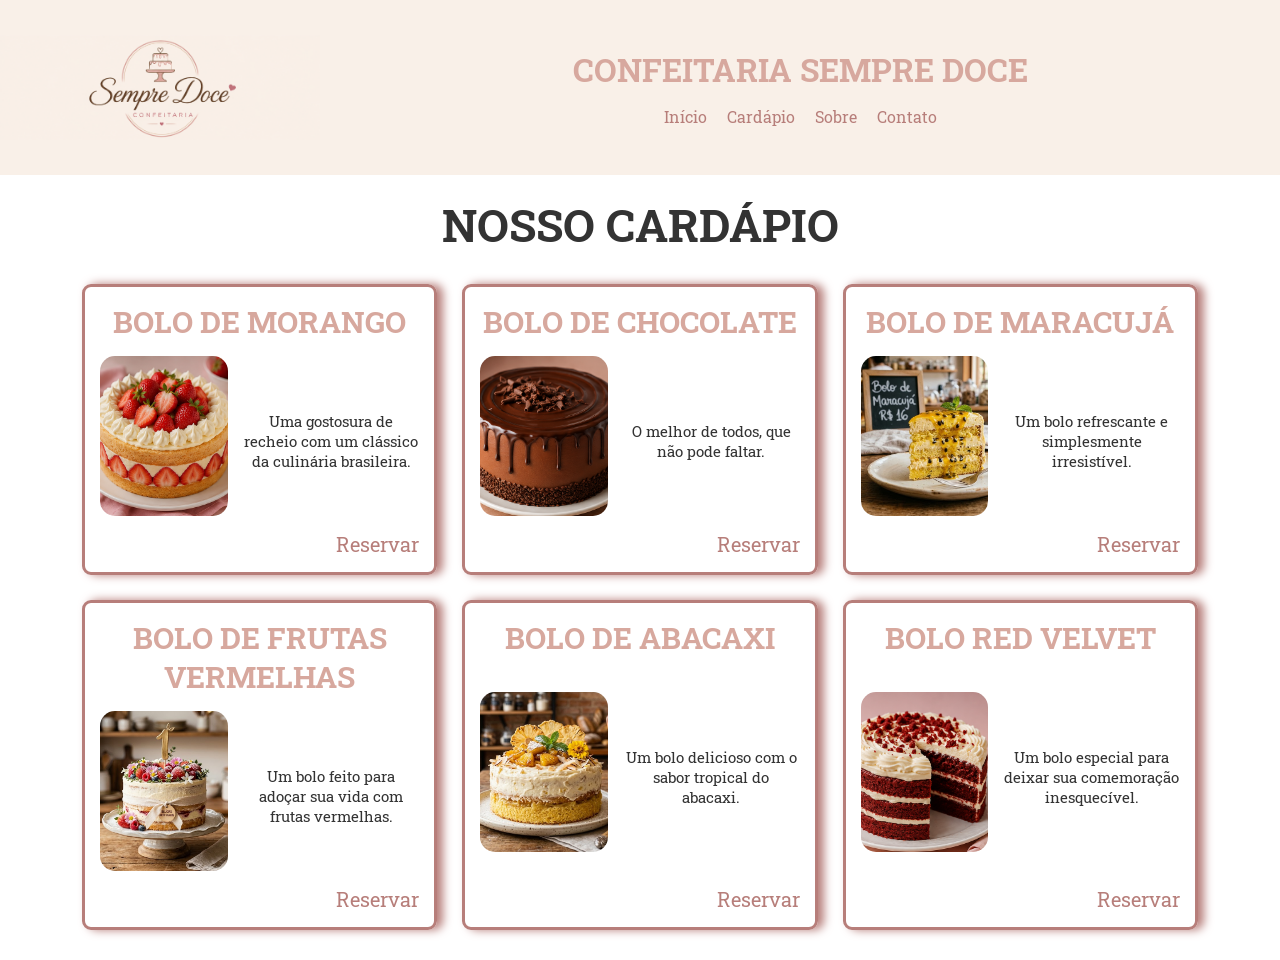
==== pages/cardapio.html @ db81eb1d "." ====
<!DOCTYPE html>
<html lang="pt-BR">

<head>
    <meta charset="UTF-8">
    <meta name="viewport" content="width=device-width, initial-scale=1.0">
    <title>Cardápio | Confeitaria Sempre Doce</title>
    <link rel="preconnect" href="https://fonts.googleapis.com">
    <link rel="preconnect" href="https://fonts.gstatic.com" crossorigin>
    <link href="https://fonts.googleapis.com/css2?family=Roboto+Slab:wght@100..900&display=swap" rel="stylesheet">
    <link rel="stylesheet" href="../css/index.css">
    <link rel="stylesheet" href="../css/cardapio.css">
</head>

<body>
    <header>
        <div class="div-logo">
            <img class="logotipo" src="../IMG/logo_sempre_doce.png" alt="Logo da Confeitaria Sempre Doce">
        </div>
        <div class="div-menu">
            <h1>CONFEITARIA SEMPRE DOCE</h1>
            <nav aria-label="Navegação principal">
                <ul class="menu">
                    <li><a href="../index.html">Início</a></li>
                    <li><a href="cardapio.html">Cardápio</a></li>
                    <li><a href="sobre.html">Sobre</a></li>
                    <li><a href="contato.html">Contato</a></li>
                </ul>
            </nav>
        </div>
    </header>

    
        <section class="sobre">
            <h2>NOSSO CARDÁPIO</h2>
            <div class="menu-cardapio-itens">
                <article class="menu-cardapio-item">
                    <h3>BOLO DE MORANGO</h3>
                    <div class="div-mae">
                        <img class="img-cardapio" src="../IMG/bolo_morango.png" alt="Bolo de morango">
                        <p>Uma gostosura de recheio com um clássico da culinária brasileira.</p>
                    </div>
                    <div class="reserva"><a href="" onclick="abrir()">Reservar</a></div>
                </article>

                <article class="menu-cardapio-item">
                    <h3>BOLO DE CHOCOLATE</h3>
                    <div class="div-mae">
                        <img class="img-cardapio" src="../IMG/bolo_chocolate.png" alt="Bolo de chocolate">
                        <p>O melhor de todos, que não pode faltar.</p>
                    </div>
                    <div class="reserva"><a href="" onclick="abrir()">Reservar</a></div>
                </article>

                <article class="menu-cardapio-item">
                    <h3>BOLO DE MARACUJÁ</h3>
                    <div class="div-mae">
                        <img class="img-bologm" src="../IMG/bolo_abacaxi.jpg" alt="Bolo de maracujá">
                        <p>Um bolo refrescante e simplesmente irresistível.</p>
                    </div>
                    <div class="reserva"><a href="" onclick="abrir()">Reservar</a></div>
                </article>

                <article class="menu-cardapio-item">
                    <h3>BOLO DE FRUTAS VERMELHAS</h3>
                    <div class="div-mae">
                        <img class="img-bologm" src="../IMG/bolo_frutas_vermelhas.jpg" alt="Bolo de frutas vermelhas">
                        <p>Um bolo feito para adoçar sua vida com frutas vermelhas.</p>
                    </div>
                    <div class="reserva"><a href="" onclick="abrir()">Reservar</a></div>
                </article>

                <article class="menu-cardapio-item">
                    <h3>BOLO DE ABACAXI</h3>
                    <div class="div-mae">
                        <img class="img-bologm" src="../IMG/bolo_maracuja.jpg" alt="Bolo de abacaxi">
                        <p>Um bolo delicioso com o sabor tropical do abacaxi.</p>
                    </div>
                    <div class="reserva"><a href="">Reservar</a></div>
                </article>

                <article class="menu-cardapio-item">
                    <h3>BOLO RED VELVET</h3>
                    <div class="div-mae">
                        <img class="img-bologm" src="../IMG/bolo_red_velvet.png" alt="Bolo red velvet">
                        <p>Um bolo especial para deixar sua comemoração inesquecível.</p>
                    </div>
                    <div class="reserva">
                        <a href="" onclick="abrir()">Reservar</a>
                    </div>
                </article>
            </div>
        </section>

   



    <div id="fade" class = "hide"></div>
    <div id="modal" class = "hide">
        <div>
            <h2>REALIZAR RESERVA</h2>
            <img src = "" alt="Reserva">
        </div>

        <div>
            <a href="">Fechar</a>
        </div>
           
</body>
<script src="../js/cardapio.js"></script>

</html>
---- css/index.css ----
* {
    margin: 0;
    padding: 0;
    box-sizing: border-box;
    font-family: "Roboto Slab", serif;
}

body {
    color: #333;
    background-color: #fff;
}

header {
    display: flex;
    align-items: center;
    min-height: 175px;
    background-color: #F9F0E8;
}

.div-logo {
    width: 25%;
    height: 175px;
}

.logotipo {
    display: block;
    width: 100%;
    height: 100%;
    object-fit: contain;
}

.div-menu {
    display: flex;
    flex-direction: column;
    justify-content: center;
    align-items: center;
    gap: 15px;
    width: 75%;
}

ul {
    display: flex;
    justify-content: center;
    gap: 20px;
    list-style: none;
}

h1 {
    color: #D7A89E;
    text-align: center;
}

h2 {
    margin-bottom: 10px;
    font-size: 45px;
}

h3 {
    margin-bottom: 8px;
    color: #D7A89E;
    font-size: 30px;
}

a {
    color: #B77E7A;
    text-decoration: none;
}

a:hover {
    text-decoration: underline;
}

p {
    margin-top: 10px;
    font-size: 20px;
}

.img-bolo {
    display: block;
    width: 100%;
    height: 400px;
    object-fit: cover;
}

.sobre {
    margin: 20px auto;
    padding: 0 20px;
    text-align: center;
}

.menu-cardapio-itens {
    display: grid;
    grid-template-columns: repeat(3, minmax(0, 1fr));
    gap: 25px;
    width: 90%;
    margin: 30px auto;
}

.menu-cardapio-item {
    width: 100%;
    padding: 15px;
    border: 3px solid #B77E7A;
    border-radius: 9px;
    box-shadow: 6px 0 10px #B77E7A;
}

.menu-cardapio-item img {
    display: block;
    width: 100%;
    height: 220px;
    object-fit: cover;
    border-radius: 6px;
}

.menu-cardapio-item p {
    font-size: 20px;
}

footer {
    display: flex;
    justify-content: center;
    align-items: center;
    min-height: 100px;
    margin-top: 30px;
    background-color: #F9F0E8;
}

@media (max-width: 768px) {
    header {
        flex-direction: column;
        height: auto;
        padding: 15px 0;
    }

    .div-logo,
    .div-menu {
        width: 100%;
        height: auto;
    }

    .div-logo {
        height: 120px;
    }

    ul {
        flex-wrap: wrap;
    }

    .img-bolo {
        height: 250px;
    }

    h2 {
        font-size: 35px;
    }

    h1 {
        max-width: 95%;
        font-size: 28px;
    }

    .menu-cardapio-itens {
        grid-template-columns: 1fr;
        width: 90%;
    }
}
---- css/cardapio.css ----
.menu-cardapio-itens {
    grid-template-columns: repeat(3, minmax(0, 1fr));
    align-items: stretch;
}

.menu-cardapio-item {
    display: flex;
    flex-direction: column;
    min-height: 100%;
}

.menu-cardapio-item h3 {
    margin-bottom: 15px;
    text-align: center;
}

.div-mae {
    display: flex;
    flex: 1;
    align-items: center;
    gap: 15px;
}


.menu-cardapio-item .img-cardapio,
.menu-cardapio-item .img-bologm {
    flex: 0 0 40%;
    width: 40%;
    height: 160px;
    object-fit: cover;
    border-radius: 15px;
    display: block;
}

.div-mae p {
    font-size: 15px;
}

.reserva {
    margin-top: 15px;
    text-align: right;
}

.reserva a {
    color: #B77E7A;
    font-size: 20px;
}

@media (max-width: 900px) {
    .menu-cardapio-itens {
        grid-template-columns: repeat(2, minmax(0, 1fr));
    }
}

@media (max-width: 600px) {
    .menu-cardapio-itens {
        grid-template-columns: 1fr;
    }

    .div-mae {
        flex-direction: column;
        align-items: stretch;
    }

    .menu-cardapio-item .img-cardapio,
    .menu-cardapio-item .img-bologm {
        width: 100%;
        flex-basis: auto;
    }
}
.hide {
    display: none;
}

.fade {
    position: fixed;
    top: 0;
    left: 0;
    background-color: rgba(0, 0, 0, 0.5);
    z-index: 1;
}

.modal{
    position: fixed;
    top: 50%;
    left: 50%;
    transform: translate(-50%, -50%);
    background-color: #fff;
    padding: 20px;
    border-radius: 8px;
    width:300px
    z-index: 2;
}
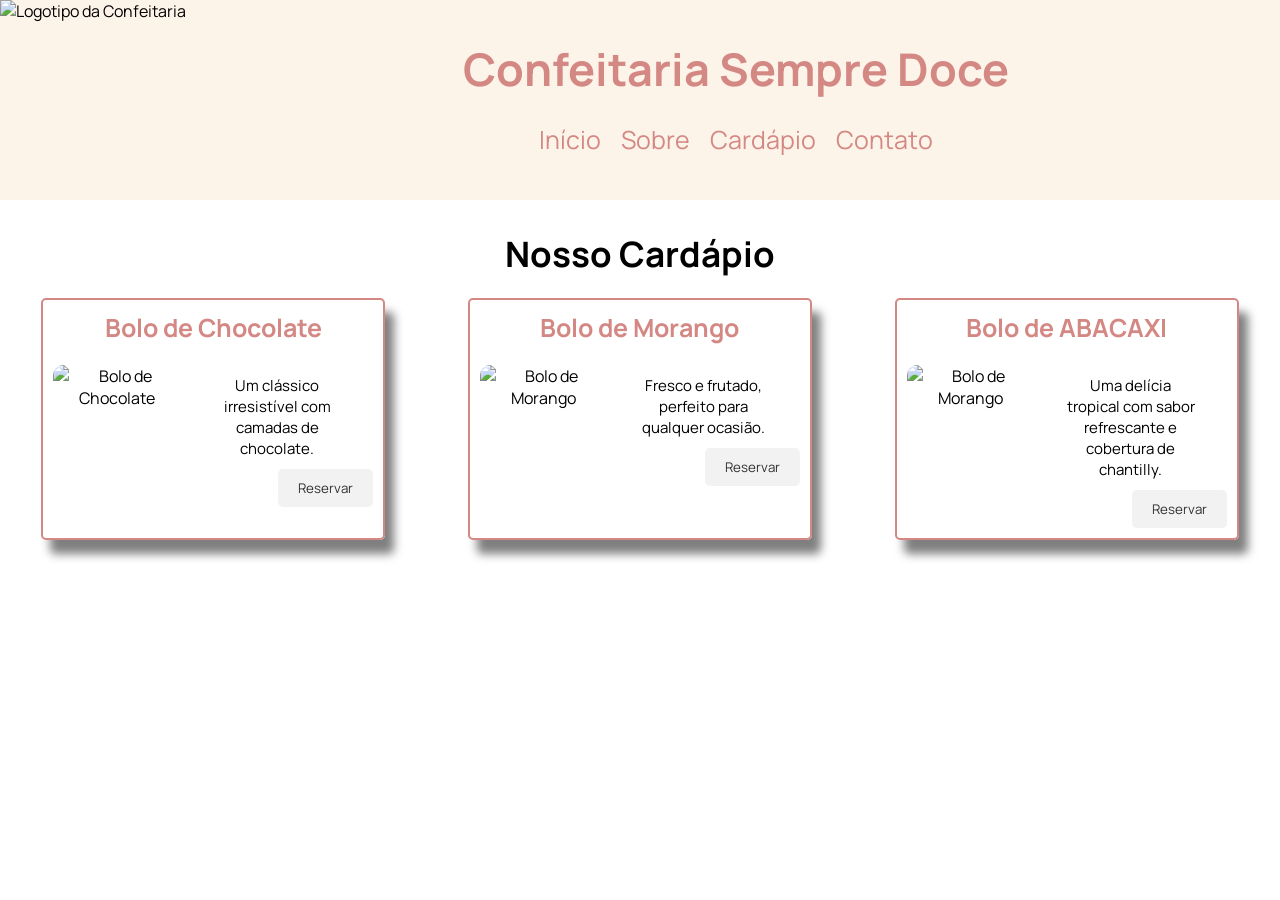
==== commit f1103330: "." ====
--- a/pages/cardapio.html
+++ b/pages/cardapio.html
@@ -4,110 +4,131 @@
 <head>
     <meta charset="UTF-8">
     <meta name="viewport" content="width=device-width, initial-scale=1.0">
-    <title>Cardápio | Confeitaria Sempre Doce</title>
+    <title>Cardápio</title>
+
+    <link rel="stylesheet" href="../css/index.css">
+    <link rel="stylesheet" href="../css/cardapio.css">
+
     <link rel="preconnect" href="https://fonts.googleapis.com">
     <link rel="preconnect" href="https://fonts.gstatic.com" crossorigin>
-    <link href="https://fonts.googleapis.com/css2?family=Roboto+Slab:wght@100..900&display=swap" rel="stylesheet">
-    <link rel="stylesheet" href="../css/index.css">
-    <link rel="stylesheet" href="../css/cardapio.css">
+    <link href="https://fonts.googleapis.com/css2?family=Manrope:wght@200..800&display=swap" rel="stylesheet">
 </head>
 
 <body>
     <header>
         <div class="div-logo">
-            <img class="logotipo" src="../IMG/logo_sempre_doce.png" alt="Logo da Confeitaria Sempre Doce">
+            <img class="logotipo" src="../img/logo.png" alt="Logotipo da Confeitaria">
         </div>
+
         <div class="div-menu">
-            <h1>CONFEITARIA SEMPRE DOCE</h1>
-            <nav aria-label="Navegação principal">
-                <ul class="menu">
-                    <li><a href="../index.html">Início</a></li>
-                    <li><a href="cardapio.html">Cardápio</a></li>
-                    <li><a href="sobre.html">Sobre</a></li>
-                    <li><a href="contato.html">Contato</a></li>
+            <h1>
+                Confeitaria Sempre Doce
+            </h1>
+
+            <br />
+
+            <nav>
+                <ul>
+                    <li>
+                        <a href="../index.html">Início</a>
+                    </li>
+                    <li>
+                        <a href="../pages/sobre.html">Sobre</a>
+                    </li>
+                    <li>
+                        <a href="../pages/cardapio.html">Cardápio</a>
+                    </li>
+                    <li>
+                        <a href="../pages/contato.html">Contato</a>
+                    </li>
                 </ul>
             </nav>
         </div>
     </header>
 
-    
-        <section class="sobre">
-            <h2>NOSSO CARDÁPIO</h2>
-            <div class="menu-cardapio-itens">
-                <article class="menu-cardapio-item">
-                    <h3>BOLO DE MORANGO</h3>
-                    <div class="div-mae">
-                        <img class="img-cardapio" src="../IMG/bolo_morango.png" alt="Bolo de morango">
-                        <p>Uma gostosura de recheio com um clássico da culinária brasileira.</p>
-                    </div>
-                    <div class="reserva"><a href="" onclick="abrir()">Reservar</a></div>
-                </article>
+    <section class="sobre">
+        <h2>Nosso Cardápio</h2>
 
-                <article class="menu-cardapio-item">
-                    <h3>BOLO DE CHOCOLATE</h3>
-                    <div class="div-mae">
-                        <img class="img-cardapio" src="../IMG/bolo_chocolate.png" alt="Bolo de chocolate">
-                        <p>O melhor de todos, que não pode faltar.</p>
-                    </div>
-                    <div class="reserva"><a href="" onclick="abrir()">Reservar</a></div>
-                </article>
+        <div class="menu-cardapio-itens">
 
-                <article class="menu-cardapio-item">
-                    <h3>BOLO DE MARACUJÁ</h3>
-                    <div class="div-mae">
-                        <img class="img-bologm" src="../IMG/bolo_abacaxi.jpg" alt="Bolo de maracujá">
-                        <p>Um bolo refrescante e simplesmente irresistível.</p>
-                    </div>
-                    <div class="reserva"><a href="" onclick="abrir()">Reservar</a></div>
-                </article>
+            <div class="menu-cardapio-item">
+                <h3>Bolo de Chocolate</h3>
 
-                <article class="menu-cardapio-item">
-                    <h3>BOLO DE FRUTAS VERMELHAS</h3>
-                    <div class="div-mae">
-                        <img class="img-bologm" src="../IMG/bolo_frutas_vermelhas.jpg" alt="Bolo de frutas vermelhas">
-                        <p>Um bolo feito para adoçar sua vida com frutas vermelhas.</p>
-                    </div>
-                    <div class="reserva"><a href="" onclick="abrir()">Reservar</a></div>
-                </article>
+                <div class="div-card">
+                    <img class="img-cardapio" src="../img/bolo1.png" alt="Bolo de Chocolate">
+                    
+                    <p class="descricao">
+                        Um clássico irresistível
+                        com camadas de chocolate.
+                    </p>
+                </div>
 
-                <article class="menu-cardapio-item">
-                    <h3>BOLO DE ABACAXI</h3>
-                    <div class="div-mae">
-                        <img class="img-bologm" src="../IMG/bolo_maracuja.jpg" alt="Bolo de abacaxi">
-                        <p>Um bolo delicioso com o sabor tropical do abacaxi.</p>
-                    </div>
-                    <div class="reserva"><a href="">Reservar</a></div>
-                </article>
+                <div class="reservar">
+                    <button class="button-reserva" onclick="abrir()">
+                        Reservar
+                    </button>
+                </div>
 
-                <article class="menu-cardapio-item">
-                    <h3>BOLO RED VELVET</h3>
-                    <div class="div-mae">
-                        <img class="img-bologm" src="../IMG/bolo_red_velvet.png" alt="Bolo red velvet">
-                        <p>Um bolo especial para deixar sua comemoração inesquecível.</p>
-                    </div>
-                    <div class="reserva">
-                        <a href="" onclick="abrir()">Reservar</a>
-                    </div>
-                </article>
             </div>
-        </section>
 
-   
+            <div class="menu-cardapio-item">
+                <h3>Bolo de Morango</h3>
 
+                <div class="div-card">
+                    <img class="img-cardapio" src="../img/bolo2.png" alt="Bolo de Morango">
+                    
+                    <p class="descricao">
+                        Fresco e frutado, perfeito
+                        para qualquer ocasião.
+                    </p>
+                </div>
 
+                <div class="reservar">
+                    <button class="button-reserva" onclick="abrir()">
+                        Reservar
+                    </button>
+                </div>
+            </div>
 
-    <div id="fade" class = "hide"></div>
-    <div id="modal" class = "hide">
+            <div class="menu-cardapio-item">
+                <h3>Bolo de ABACAXI</h3>
+
+                <div class="div-card">
+                    <img class="img-cardapio" src="../img/bolo3.png" alt="Bolo de Morango">
+                    
+                    <p class="descricao">
+                        Uma delícia tropical com sabor refrescante
+                        e cobertura de chantilly.
+                    </p>
+                </div>
+
+                <div class="reservar">
+                    <button class="button-reserva" onclick="abrir()">
+                        Reservar
+                    </button>
+                    
+                </div>
+            </div>
+
+        </div>
+    </section>
+
+    <div id="fade" class="hide"></div>
+
+    <div id="modal" class="hide">
+    <div class="centralizado">
         <div>
-            <h2>REALIZAR RESERVA</h2>
-            <img src = "" alt="Reserva">
+            <h2>Realizar Reserva</h2>
+            <img src="../IMG/pix qr.png" alt="QR Code para pagamento via Pix">
+        </div>
+    </div>
+        
+        <div class="fechar">
+            <a href="" onclick="fechar()">Fechar</a>
         </div>
 
-        <div>
-            <a href="">Fechar</a>
-        </div>
-           
+    </div>
+
 </body>
 <script src="../js/cardapio.js"></script>
-
-</html>
+</html>
--- a/css/index.css
+++ b/css/index.css
@@ -1,115 +1,95 @@
 * {
     margin: 0;
     padding: 0;
-    box-sizing: border-box;
-    font-family: "Roboto Slab", serif;
-}
-
-body {
-    color: #333;
-    background-color: #fff;
+    font-family: "Manrope", sans-serif;
 }
 
 header {
+    height: 200px;
     display: flex;
-    align-items: center;
-    min-height: 175px;
-    background-color: #F9F0E8;
+    background-color: #FDF4E9;
 }
 
 .div-logo {
-    width: 25%;
-    height: 175px;
+    width: 15%;
+    height: 194px;
+}
+
+.div-menu {
+    width: 85%;
+    height: 194px;
+    display: flex;
+    flex-direction: column;
+    align-items: center;
+    justify-content: center;
 }
 
 .logotipo {
-    display: block;
-    width: 100%;
-    height: 100%;
-    object-fit: contain;
-}
-
-.div-menu {
-    display: flex;
-    flex-direction: column;
-    justify-content: center;
-    align-items: center;
-    gap: 15px;
-    width: 75%;
+    height: 190px;
 }
 
 ul {
     display: flex;
+    gap: 20px;
     justify-content: center;
-    gap: 20px;
-    list-style: none;
+    list-style-type: none;
 }
 
 h1 {
-    color: #D7A89E;
-    text-align: center;
-}
-
-h2 {
-    margin-bottom: 10px;
+    color: #D48884;
     font-size: 45px;
 }
 
-h3 {
-    margin-bottom: 8px;
-    color: #D7A89E;
-    font-size: 30px;
-}
-
 a {
-    color: #B77E7A;
     text-decoration: none;
+    color: #D48884;
+    font-size: 25px;
 }
 
 a:hover {
+    cursor: pointer;
     text-decoration: underline;
 }
 
-p {
-    margin-top: 10px;
-    font-size: 20px;
-}
-
 .img-bolo {
-    display: block;
     width: 100%;
-    height: 400px;
+    height: 350px;
     object-fit: cover;
 }
 
 .sobre {
-    margin: 20px auto;
-    padding: 0 20px;
     text-align: center;
+    margin-top: 10px;
+}
+
+h2 {
+    font-size: 35px;
+    margin-top: 30px;
+}
+
+p {
+    font-size: 25px;
+    margin-top: 10px;
 }
 
 .menu-cardapio-itens {
-    display: grid;
-    grid-template-columns: repeat(3, minmax(0, 1fr));
-    gap: 25px;
-    width: 90%;
-    margin: 30px auto;
+    display: flex;
+    justify-content: space-around;
+    margin-top: 20px;
 }
 
 .menu-cardapio-item {
-    width: 100%;
-    padding: 15px;
-    border: 3px solid #B77E7A;
-    border-radius: 9px;
-    box-shadow: 6px 0 10px #B77E7A;
+    border: 2px solid #D48884;
+    border-radius: 5px;
+    width: 25%;
+    box-shadow: 9px 14px 10px rgba(0, 0, 0, 0.5);
+    padding: 10px;
 }
 
-.menu-cardapio-item img {
-    display: block;
-    width: 100%;
-    height: 220px;
-    object-fit: cover;
-    border-radius: 6px;
+h3 {
+    font-size: 25px;
+    color: #D48884;
+    font-weight: bold;
 }
 
 .menu-cardapio-item p {
@@ -117,50 +97,11 @@
 }
 
 footer {
+    background-color: #D48884;
+    height: 50px;
+    margin-top: 20px;
+    font-size: 20px;
     display: flex;
     justify-content: center;
     align-items: center;
-    min-height: 100px;
-    margin-top: 30px;
-    background-color: #F9F0E8;
-}
-
-@media (max-width: 768px) {
-    header {
-        flex-direction: column;
-        height: auto;
-        padding: 15px 0;
-    }
-
-    .div-logo,
-    .div-menu {
-        width: 100%;
-        height: auto;
-    }
-
-    .div-logo {
-        height: 120px;
-    }
-
-    ul {
-        flex-wrap: wrap;
-    }
-
-    .img-bolo {
-        height: 250px;
-    }
-
-    h2 {
-        font-size: 35px;
-    }
-
-    h1 {
-        max-width: 95%;
-        font-size: 28px;
-    }
-
-    .menu-cardapio-itens {
-        grid-template-columns: 1fr;
-        width: 90%;
-    }
-}
+}
--- a/css/cardapio.css
+++ b/css/cardapio.css
@@ -1,73 +1,34 @@
-.menu-cardapio-itens {
-    grid-template-columns: repeat(3, minmax(0, 1fr));
-    align-items: stretch;
+.img-cardapio {
+    width: 40%;
+    border-radius: 10px;
 }
 
-.menu-cardapio-item {
+.div-card {
     display: flex;
-    flex-direction: column;
-    min-height: 100%;
+    gap: 10%;
+    padding-bottom: 10px;
+}
+
+.div-card p {
+    font-size: 15px;
+    text-align: center;
+    width: 40%;
 }
 
 .menu-cardapio-item h3 {
-    margin-bottom: 15px;
-    text-align: center;
+    margin-bottom: 20px;
 }
 
-.div-mae {
-    display: flex;
-    flex: 1;
-    align-items: center;
-    gap: 15px;
+.reservar {
+    text-align: right;        
 }
 
-
-.menu-cardapio-item .img-cardapio,
-.menu-cardapio-item .img-bologm {
-    flex: 0 0 40%;
-    width: 40%;
-    height: 160px;
-    object-fit: cover;
-    border-radius: 15px;
-    display: block;
+.reservar a {
+    font-size: 15px;
+    color: blue;
+    margin-right: 10px;
 }
 
-.div-mae p {
-    font-size: 15px;
-}
-
-.reserva {
-    margin-top: 15px;
-    text-align: right;
-}
-
-.reserva a {
-    color: #B77E7A;
-    font-size: 20px;
-}
-
-@media (max-width: 900px) {
-    .menu-cardapio-itens {
-        grid-template-columns: repeat(2, minmax(0, 1fr));
-    }
-}
-
-@media (max-width: 600px) {
-    .menu-cardapio-itens {
-        grid-template-columns: 1fr;
-    }
-
-    .div-mae {
-        flex-direction: column;
-        align-items: stretch;
-    }
-
-    .menu-cardapio-item .img-cardapio,
-    .menu-cardapio-item .img-bologm {
-        width: 100%;
-        flex-basis: auto;
-    }
-}
 .hide {
     display: none;
 }
@@ -76,18 +37,43 @@
     position: fixed;
     top: 0;
     left: 0;
-    background-color: rgba(0, 0, 0, 0.5);
+    width: 100%;
+    height: 100%;
+    background-color: rgba(0,0,0, 0.5);
     z-index: 1;
 }
 
-.modal{
+.modal {
     position: fixed;
     top: 50%;
     left: 50%;
     transform: translate(-50%, -50%);
-    background-color: #fff;
-    padding: 20px;
-    border-radius: 8px;
-    width:300px
+    background-color: white;
+    border-radius: 10px;
+    width: 300px;
+    padding: 35px;
     z-index: 2;
 }
+.fechar {
+    text-align: right;
+}
+
+.button-reserva {
+    background-color: #f2f2f2;
+    color: #333;
+    border: none;
+    padding: 10px 20px;
+    border-radius: 5px;
+    cursor: pointer;
+  
+}
+
+
+.button-reserva :hover {
+    background-color: #e6e6e6;
+    text-decoration: underline;
+}
+
+.centralizado {
+    text-align: center;
+}
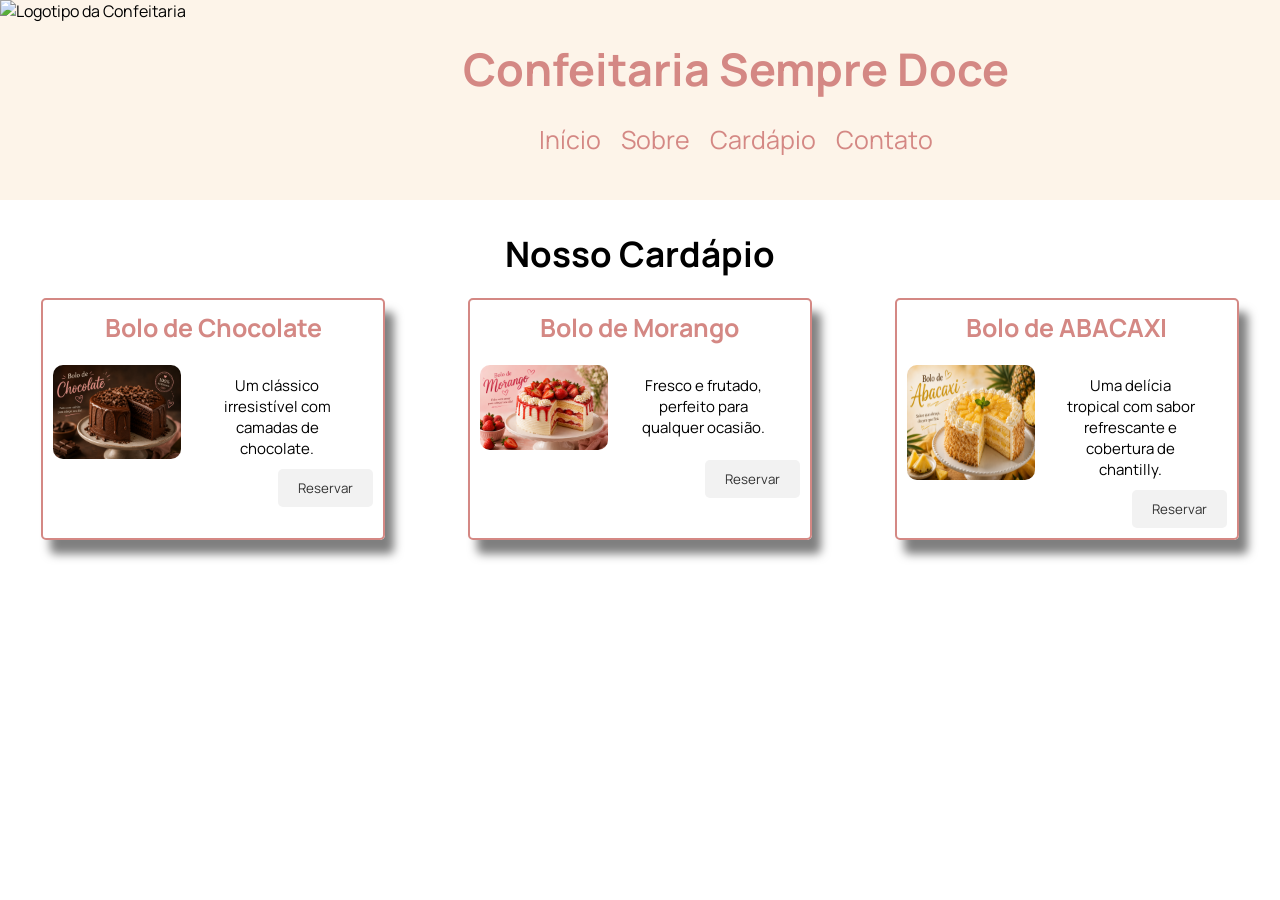
==== commit b9d97f56: "." ====
--- a/pages/cardapio.html
+++ b/pages/cardapio.html
@@ -55,7 +55,7 @@
                 <h3>Bolo de Chocolate</h3>
 
                 <div class="div-card">
-                    <img class="img-cardapio" src="../img/bolo1.png" alt="Bolo de Chocolate">
+                    <img class="img-cardapio" src="../IMG/bolo1.png" alt="Bolo de Chocolate">
                     
                     <p class="descricao">
                         Um clássico irresistível
@@ -75,7 +75,7 @@
                 <h3>Bolo de Morango</h3>
 
                 <div class="div-card">
-                    <img class="img-cardapio" src="../img/bolo2.png" alt="Bolo de Morango">
+                    <img class="img-cardapio" src="../IMG/bolo2.png" alt="Bolo de Morango">
                     
                     <p class="descricao">
                         Fresco e frutado, perfeito
@@ -94,7 +94,7 @@
                 <h3>Bolo de ABACAXI</h3>
 
                 <div class="div-card">
-                    <img class="img-cardapio" src="../img/bolo3.png" alt="Bolo de Morango">
+                    <img class="img-cardapio" src="../IMG/bolo3.png" alt="Bolo de Morango">
                     
                     <p class="descricao">
                         Uma delícia tropical com sabor refrescante
@@ -119,7 +119,7 @@
     <div class="centralizado">
         <div>
             <h2>Realizar Reserva</h2>
-            <img src="../IMG/pix qr.png" alt="QR Code para pagamento via Pix">
+            <img src="../IMG/pix qr.png" class = "img-pix" alt="QR Code para pagamento via Pix">
         </div>
     </div>
         
--- a/css/cardapio.css
+++ b/css/cardapio.css
@@ -76,4 +76,9 @@
 
 .centralizado {
     text-align: center;
+}
+
+.img-pix {
+    width: 200px;
+    height: 200px;
 }
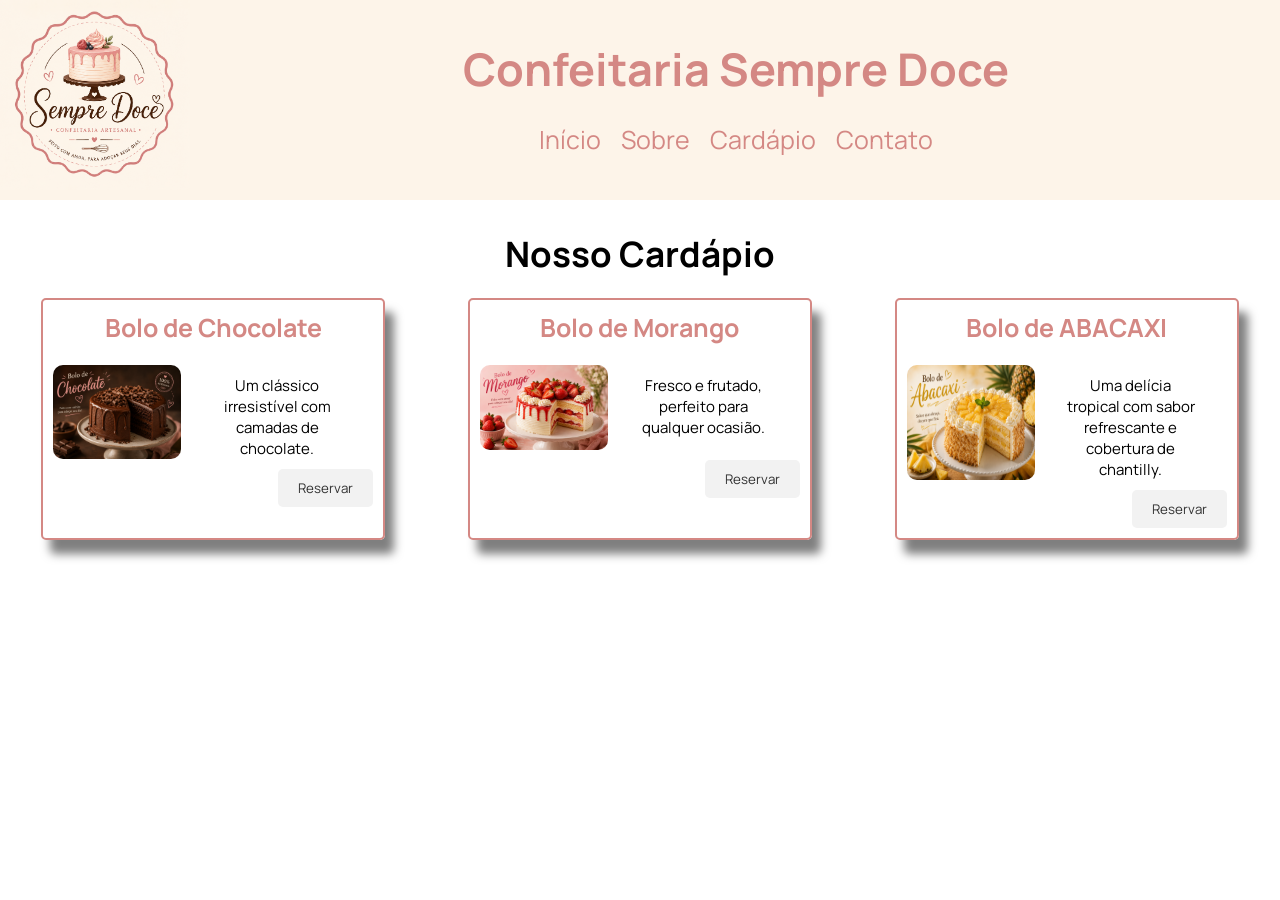
==== commit 02bdc01f: "." ====
--- a/pages/cardapio.html
+++ b/pages/cardapio.html
@@ -17,7 +17,7 @@
 <body>
     <header>
         <div class="div-logo">
-            <img class="logotipo" src="../img/logo.png" alt="Logotipo da Confeitaria">
+            <img class="logotipo" src="../IMG/logo.png" alt="Logotipo da Confeitaria">
         </div>
 
         <div class="div-menu">
@@ -130,5 +130,5 @@
     </div>
 
 </body>
-<script src="../js/cardapio.js"></script>
+<script src="../JS/cardapio.js"></script>
 </html>
